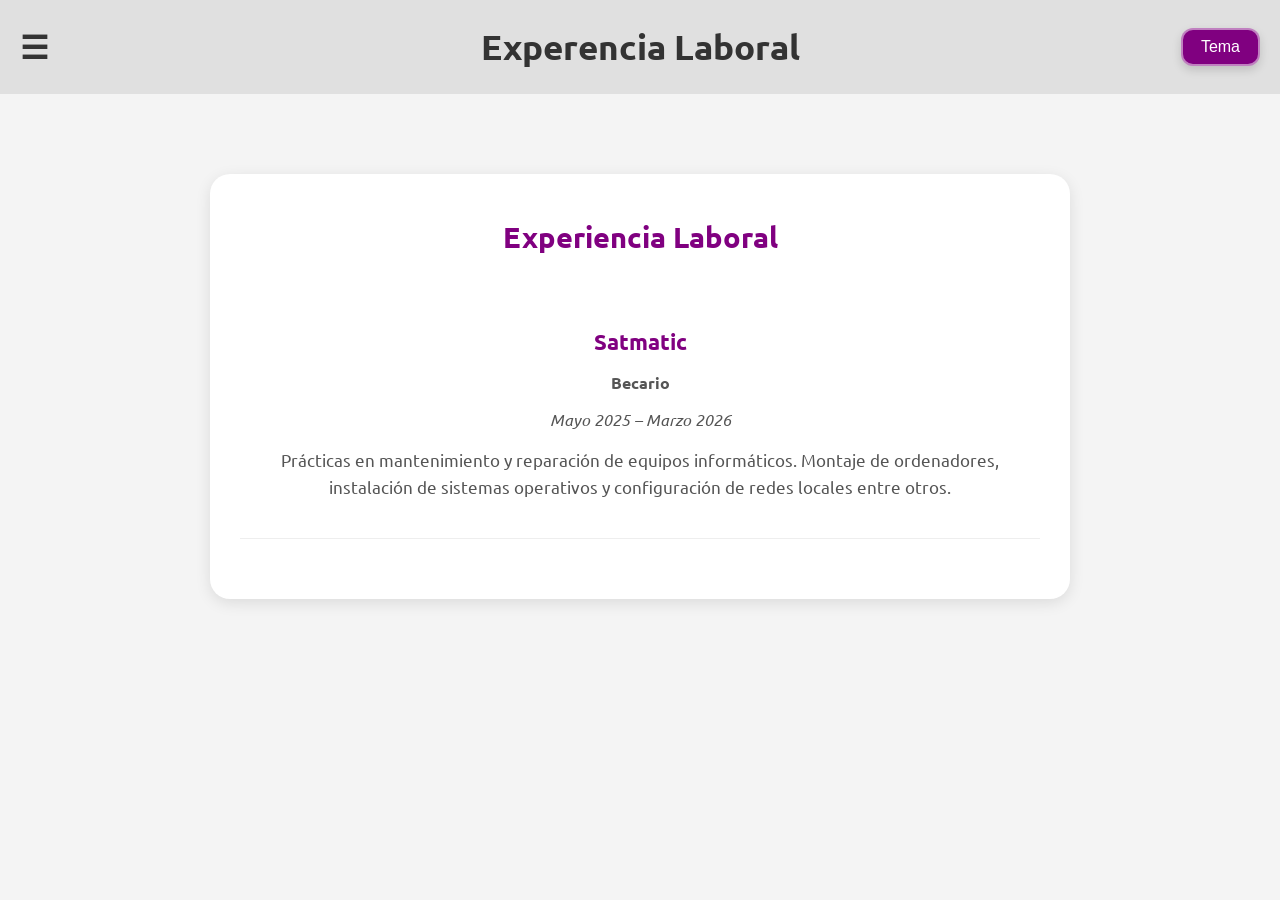
==== experiencia.html @ 0c5d67c8 "Add files via upload" ====
<!DOCTYPE html>
<html lang="es">
<head>
    <meta charset="UTF-8">
    <meta name="viewport" content="width=device-width, initial-scale=1.0">
    <title>Curriculum - Experiencia Laboral</title>
    <link href="https://fonts.googleapis.com/css2?family=Ubuntu&display=swap" rel="stylesheet">
    <link rel="stylesheet" href="style.css">
    <link rel="icon" type="image/png" href="favicon.png">
</head>
<body class="fade">
    <header>
        <div class="menu-btn" onclick="toggleMenu()">☰</div>
        <h1>Experencia Laboral</h1>
        <button id="boton-tema">Tema</button>
    </header>

    <nav id="sidebar">
        <div class="logo-favicon">
    <img src="favicon.png" alt="Mi Logo">
        </div>
        <div class="close-btn" onclick="toggleMenu()">✕</div>
        <ul>
            <li><a href="index.html">Inicio</a></li>
            <li><a href="mis-datos.html">Mis Datos</a></li>
            <li><a href="experiencia.html">Experiencia Laboral</a></li>
            <li><a href="permisos.html">Permisos y Títulos</a></li>
            <li><a href="habilidades.html">Habilidades</a></li>
        </ul>
    </nav>

<main>
  <section class="experiencia">
    <h2>Experiencia Laboral</h2>

    <div class="experiencia-item"><br>
      <h3>Satmatic</h3>
      <p class="puesto">Becario</p>
      <p class="periodo">Mayo 2025 – Marzo 2026</p>
      <p class="descripcion">
        Prácticas en mantenimiento y reparación de equipos informáticos. 
        Montaje de ordenadores, instalación de sistemas operativos y configuración de redes locales entre otros.
      </p>
    </div>

  </section>
</main>

    <script src="script.js"></script>
</body>
</html>
---- style.css ----
/* --- Variables para tema claro/oscuro --- */
:root {
    --fondo: #f4f4f4;
    --fondo-header: #e0e0e0;
    --fondo-tarjeta: #ffffff;
    --fondo-habilidad: #f8f8f8;
    --texto: #333;
    --texto-secundario: #555;
    --morado: purple;
    --borde-tarjeta: rgba(0, 0, 0, 0.1);
    --menu-bg: #333;
    --menu-texto: white;
}

[data-tema="oscuro"] {
    --fondo: #1e1e1e;
    --fondo-header: #2a2a2a;
    --fondo-tarjeta: #2a2a2a;
    --fondo-habilidad: #333;
    --texto: #eee;
    --texto-secundario: #ccc;
    --morado: #a020f0;
    --borde-tarjeta: rgba(255, 255, 255, 0.1);
    --menu-bg: #222;
    --menu-texto: #eee;
}

/* Fuente general */
body {
    font-family: 'Ubuntu', sans-serif;
    margin: 0;
    padding: 0;
    background-color: var(--fondo);
    color: var(--texto);
    transition: all 0.3s ease, opacity 0.6s ease-in-out;
    text-align: center; /* 👉 Todo el texto centrado */
}

header {
    display: flex;
    align-items: center;
    justify-content: center;
    position: relative;
    background: var(--fondo-header);
    padding: 15px;
    font-size: 1.8rem; /* un poco más grande */
    font-weight: bold;
}

.menu-btn {
    position: absolute;
    left: 20px;
    cursor: pointer;
    font-size: 2rem;
}

nav {
    height: 100%;
    width: 0;
    position: fixed;
    top: 0;
    left: 0;
    background-color: var(--menu-bg);
    overflow-x: hidden;
    transition: 0.3s;
    padding-top: 60px;
    z-index: 1000;
    text-align: left; /* el menú se queda alineado a la izquierda */
}

nav ul {
    list-style-type: none;
    padding: 0;
}

nav ul li {
    margin: 20px 0;
}

nav ul li a {
    color: var(--menu-texto);
    padding: 15px 25px;
    text-decoration: none;
    display: block;
    transition: all 0.3s;
}

nav ul li a:hover {
    background: var(--morado);
    transform: scale(1.05);
}

main {
    padding: 20px;
}

/* Títulos más grandes */
h1 {
    font-size: 2.2rem;
    margin: 10px 0;
}

h2 {
    font-size: 1.8rem;
    margin: 15px 0;
}

/* Efecto fade entre páginas */
body.fade {
    opacity: 0;
}
body.fade.show {
    opacity: 1;
}

/* Favicon */
.logo-favicon {
    position: absolute;
    bottom: 100px;
    left: 20px;
}

.logo-favicon img {
    width: 40px;
    height: 40px;
    filter: drop-shadow(0 0 5px rgb(228, 0, 228));
}

.close-btn {
    position: absolute;
    top: 15px;           /* distancia desde el top del menú */
    right: 20px;         /* distancia desde la derecha */
    font-size: 2rem;
    color: var(--menu-texto);        /* color visible sobre el fondo oscuro */
    cursor: pointer;
    z-index: 2000;       /* superior al menú y demás elementos */
    user-select: none;   /* no se selecciona al hacer click */
}

/* --- Tarjeta de presentación --- */
.tarjeta-presentacion {
    background-color: var(--fondo-tarjeta);
    border-radius: 20px;
    box-shadow: 0 4px 15px var(--borde-tarjeta);
    display: flex;
    flex-direction: column;
    align-items: center;
    justify-content: center;
    max-width: 700px;
    margin: 50px auto;
    padding: 30px;
    text-align: center;
    transition: transform 0.3s ease, box-shadow 0.3s ease;
}

.tarjeta-presentacion:hover {
    transform: scale(1.02);
    box-shadow: 0 6px 20px rgba(128, 0, 128, 0.3);
}

.tarjeta-foto img {
    width: 150px;
    height: 150px;
    border-radius: 50%;
    object-fit: cover;
    border: 3px solid var(--morado);
    margin-bottom: 20px;
}

.tarjeta-info h2 {
    font-size: 2rem;
    color: var(--morado);
    margin-bottom: 15px;
}

.tarjeta-info p {
    font-size: 1.1rem;
    line-height: 1.6;
    margin-bottom: 15px;
}

.tarjeta-info .contacto {
    font-weight: bold;
    color: var(--texto-secundario);
}

.tarjeta-info a {
    color: var(--morado);
    text-decoration: none;
}

.tarjeta-info a:hover {
    text-decoration: underline;
}

/* --- Mis Datos (versión extendida) --- */

.datos-detallados, 
.intereses {
    background-color: var(--fondo-tarjeta);
    border-radius: 20px;
    box-shadow: 0 4px 15px var(--borde-tarjeta);
    max-width: 800px;
    margin: 40px auto;
    padding: 30px;
    transition: transform 0.3s ease, box-shadow 0.3s ease;
    animation: fadeIn 1s ease-in-out;
}

.datos-detallados:hover, 
.intereses:hover {
    transform: scale(1.02);
    box-shadow: 0 6px 20px rgba(128, 0, 128, 0.3);
}

.datos-detallados h2,
.intereses h2 {
    color: var(--morado);
    text-align: center;
    margin-bottom: 20px;
    font-size: 1.8rem;
}

.datos-detallados ul {
    list-style: none;
    padding: 0;
    margin: 0;
}

.datos-detallados li {
    font-size: 1.1rem;
    color: var(--texto);
    padding: 10px 0;
    border-bottom: 1px solid #eee;
}

.datos-detallados li:last-child {
    border-bottom: none;
}

.datos-detallados strong {
    color: var(--morado);
}

.datos-detallados a {
    color: var(--morado);
    text-decoration: none;
    transition: color 0.3s ease;
}

.datos-detallados a:hover {
    color: #a020f0;
    text-decoration: underline;
}

.intereses p {
    font-size: 1.1rem;
    line-height: 1.6;
    color: var(--texto-secundario);
    text-align: justify;
}

/* Animación de aparición */
@keyframes fadeIn {
    from {
        opacity: 0;
        transform: translateY(20px);
    }
    to {
        opacity: 1;
        transform: translateY(0);
    }
}

/* --- Experiencia Laboral --- */

.experiencia {
    max-width: 800px;
    margin: 60px auto;
    background: var(--fondo-tarjeta);
    padding: 30px;
    border-radius: 20px;
    box-shadow: 0 4px 15px var(--borde-tarjeta);
    animation: fadeIn 1s ease-in-out;
}

.experiencia h2 {
    text-align: center;
    color: var(--morado);
    font-size: 1.8rem;
    margin-bottom: 30px;
}

.experiencia-item {
    margin-bottom: 30px;
    padding-bottom: 20px;
    border-bottom: 1px solid #eee;
    transition: transform 0.3s ease, box-shadow 0.3s ease;
}

.experiencia-item:hover {
    transform: scale(1.02);
    box-shadow: 0 6px 20px rgba(128, 0, 128, 0.2);
    border-radius: 10px;
}

.experiencia-item h3 {
    color: var(--morado);
    font-size: 1.4rem;
    margin-bottom: 5px;
}

.puesto {
    font-weight: bold;
    color: var(--texto-secundario);
    margin-bottom: 5px;
}

.periodo {
    color: var(--texto-secundario);
    font-style: italic;
    margin-bottom: 10px;
}

.descripcion {
    font-size: 1.05rem;
    line-height: 1.6;
    color: var(--texto-secundario);
}

/* --- Habilidades Personales --- */

.habilidades-personales {
    max-width: 800px;
    margin: 60px auto;
    background: var(--fondo-tarjeta);
    padding: 40px;
    border-radius: 20px;
    box-shadow: 0 4px 15px var(--borde-tarjeta);
    animation: fadeIn 1s ease-in-out;
}

.habilidades-personales h2 {
    text-align: center;
    color: var(--morado);
    font-size: 1.9rem;
    margin-bottom: 25px;
}

.habilidades-personales .intro {
    text-align: center;
    font-size: 1.15rem;
    color: var(--texto-secundario);
    line-height: 1.6;
    margin-bottom: 40px;
}

.habilidades-lista {
    display: flex;
    flex-direction: column;
    gap: 25px;
}

.habilidad {
    background-color: var(--fondo-habilidad);
    border-left: 5px solid var(--morado);
    padding: 20px 25px;
    border-radius: 10px;
    transition: transform 0.3s ease, box-shadow 0.3s ease;
}

.habilidad:hover {
    transform: translateX(5px);
    box-shadow: 0 4px 20px rgba(128, 0, 128, 0.2);
}

.habilidad h3 {
    margin-bottom: 8px;
    color: var(--morado);
    font-size: 1.2rem;
}

.habilidad p {
    color: var(--texto-secundario);
    font-size: 1.05rem;
    line-height: 1.6;
}

/* Botón para cambiar tema: derecha y centrado verticalmente con borde suave */
#boton-tema {
    position: absolute;
    right: 20px;               /* separación desde el borde derecho */
    top: 50%;                  /* centro vertical del header */
    transform: translateY(-50%); /* ajusta la altura exacta */
    background: var(--morado);
    color: #fff;
    border: 2px solid rgba(255, 255, 255, 0.5); /* borde semi-transparente */
    padding: 8px 18px;
    border-radius: 12px;       /* bordes redondeados y suaves */
    cursor: pointer;
    font-size: 1rem;
    transition: all 0.3s ease;
    box-shadow: 0 4px 10px rgba(0, 0, 0, 0.15); /* sombra suave */
    z-index: 1000;
}

#boton-tema:hover {
    background: #8a00d0;
    border-color: rgba(255, 255, 255, 0.8); /* borde más visible al hover */
    transform: translateY(-50%) scale(1.05); /* efecto de crecimiento al pasar el cursor */
}
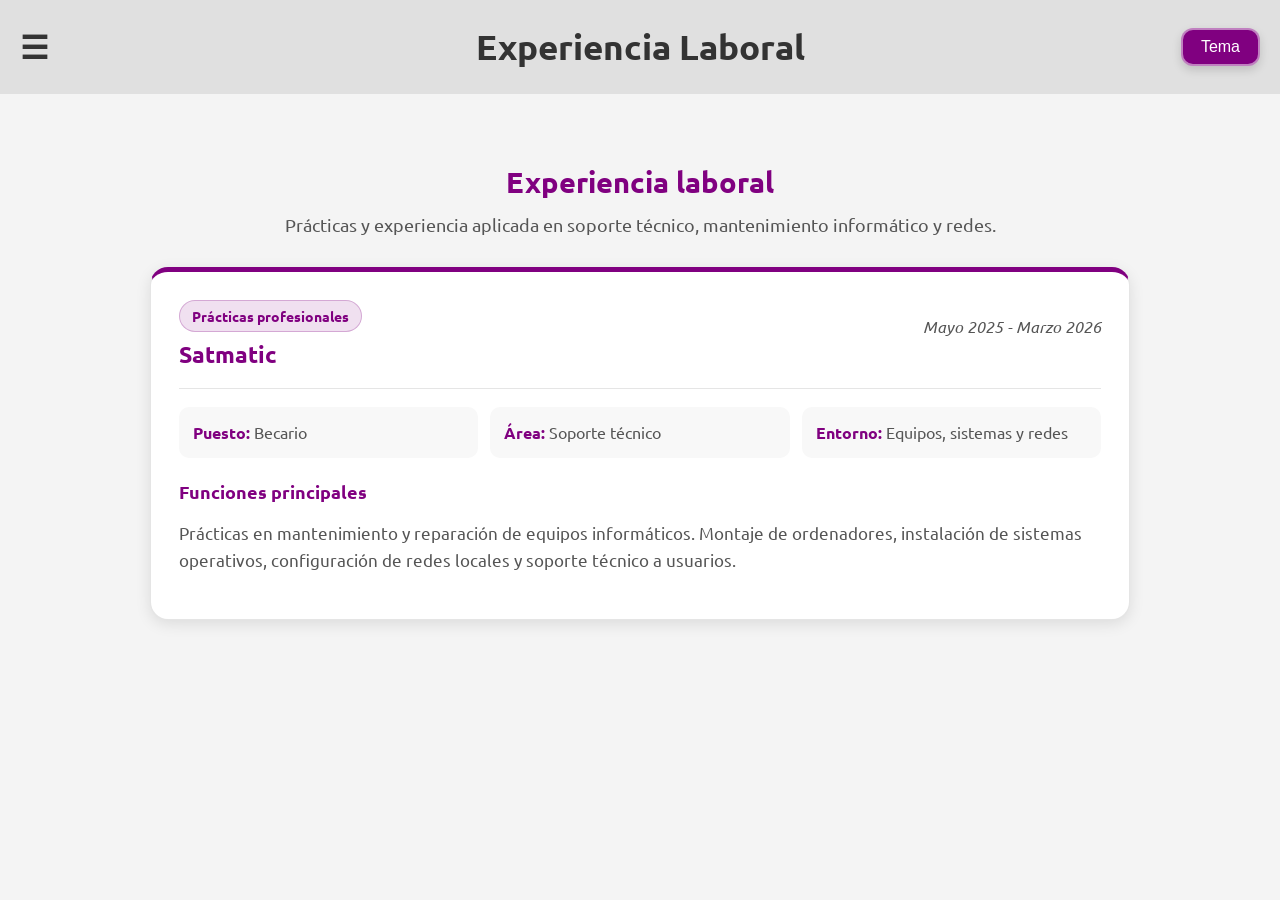
==== commit cec33d51: "Add files via upload" ====
--- a/experiencia.html
+++ b/experiencia.html
@@ -11,15 +11,15 @@
 <body class="fade">
     <header>
         <div class="menu-btn" onclick="toggleMenu()">☰</div>
-        <h1>Experencia Laboral</h1>
+        <h1>Experiencia Laboral</h1>
         <button id="boton-tema">Tema</button>
     </header>
 
     <nav id="sidebar">
         <div class="logo-favicon">
-    <img src="favicon.png" alt="Mi Logo">
+            <img src="favicon.png" alt="Mi Logo">
         </div>
-        <div class="close-btn" onclick="toggleMenu()">✕</div>
+        <div class="close-btn" onclick="toggleMenu()">×</div>
         <ul>
             <li><a href="index.html">Inicio</a></li>
             <li><a href="mis-datos.html">Mis Datos</a></li>
@@ -29,22 +29,36 @@
         </ul>
     </nav>
 
-<main>
-  <section class="experiencia">
-    <h2>Experiencia Laboral</h2>
+    <main>
+        <section class="seccion-cv experiencia">
+            <div class="seccion-cabecera">
+                <h2>Experiencia laboral</h2>
+                <p>Prácticas y experiencia aplicada en soporte técnico, mantenimiento informático y redes.</p>
+            </div>
 
-    <div class="experiencia-item"><br>
-      <h3>Satmatic</h3>
-      <p class="puesto">Becario</p>
-      <p class="periodo">Mayo 2025 – Marzo 2026</p>
-      <p class="descripcion">
-        Prácticas en mantenimiento y reparación de equipos informáticos. 
-        Montaje de ordenadores, instalación de sistemas operativos y configuración de redes locales entre otros.
-      </p>
-    </div>
+            <article class="cv-card destacado">
+                <div class="titulo-header">
+                    <div>
+                        <span class="etiqueta">Prácticas profesionales</span>
+                        <h3>Satmatic</h3>
+                    </div>
+                    <p class="periodo">Mayo 2025 - Marzo 2026</p>
+                </div>
 
-  </section>
-</main>
+                <div class="titulo-meta">
+                    <p><strong>Puesto:</strong> Becario</p>
+                    <p><strong>Área:</strong> Soporte técnico</p>
+                    <p><strong>Entorno:</strong> Equipos, sistemas y redes</p>
+                </div>
+
+                <h4>Funciones principales</h4>
+                <p class="descripcion">
+                    Prácticas en mantenimiento y reparación de equipos informáticos. Montaje de ordenadores,
+                    instalación de sistemas operativos, configuración de redes locales y soporte técnico a usuarios.
+                </p>
+            </article>
+        </section>
+    </main>
 
     <script src="script.js"></script>
 </body>
--- a/style.css
+++ b/style.css
@@ -1,4 +1,3 @@
-/* --- Variables para tema claro/oscuro --- */
 :root {
     --fondo: #f4f4f4;
     --fondo-header: #e0e0e0;
@@ -25,15 +24,18 @@
     --menu-texto: #eee;
 }
 
-/* Fuente general */
+* {
+    box-sizing: border-box;
+}
+
 body {
     font-family: 'Ubuntu', sans-serif;
     margin: 0;
     padding: 0;
     background-color: var(--fondo);
     color: var(--texto);
-    transition: all 0.3s ease, opacity 0.6s ease-in-out;
-    text-align: center; /* 👉 Todo el texto centrado */
+    transition: background-color 0.3s ease, color 0.3s ease, opacity 0.6s ease-in-out;
+    text-align: center;
 }
 
 header {
@@ -43,7 +45,7 @@
     position: relative;
     background: var(--fondo-header);
     padding: 15px;
-    font-size: 1.8rem; /* un poco más grande */
+    font-size: 1.8rem;
     font-weight: bold;
 }
 
@@ -65,7 +67,7 @@
     transition: 0.3s;
     padding-top: 60px;
     z-index: 1000;
-    text-align: left; /* el menú se queda alineado a la izquierda */
+    text-align: left;
 }
 
 nav ul {
@@ -94,7 +96,6 @@
     padding: 20px;
 }
 
-/* Títulos más grandes */
 h1 {
     font-size: 2.2rem;
     margin: 10px 0;
@@ -105,15 +106,14 @@
     margin: 15px 0;
 }
 
-/* Efecto fade entre páginas */
 body.fade {
     opacity: 0;
 }
+
 body.fade.show {
     opacity: 1;
 }
 
-/* Favicon */
 .logo-favicon {
     position: absolute;
     bottom: 100px;
@@ -128,32 +128,41 @@
 
 .close-btn {
     position: absolute;
-    top: 15px;           /* distancia desde el top del menú */
-    right: 20px;         /* distancia desde la derecha */
+    top: 15px;
+    right: 20px;
     font-size: 2rem;
-    color: var(--menu-texto);        /* color visible sobre el fondo oscuro */
+    color: var(--menu-texto);
     cursor: pointer;
-    z-index: 2000;       /* superior al menú y demás elementos */
-    user-select: none;   /* no se selecciona al hacer click */
-}
-
-/* --- Tarjeta de presentación --- */
-.tarjeta-presentacion {
+    z-index: 2000;
+    user-select: none;
+}
+
+.tarjeta-presentacion,
+.datos-detallados,
+.intereses,
+.experiencia,
+.habilidades-personales {
     background-color: var(--fondo-tarjeta);
     border-radius: 20px;
     box-shadow: 0 4px 15px var(--borde-tarjeta);
+    max-width: 800px;
+    margin: 40px auto;
+    padding: 30px;
+    animation: fadeIn 1s ease-in-out;
+}
+
+.tarjeta-presentacion {
     display: flex;
     flex-direction: column;
     align-items: center;
     justify-content: center;
     max-width: 700px;
-    margin: 50px auto;
-    padding: 30px;
-    text-align: center;
-    transition: transform 0.3s ease, box-shadow 0.3s ease;
-}
-
-.tarjeta-presentacion:hover {
+    margin-top: 50px;
+}
+
+.tarjeta-presentacion:hover,
+.datos-detallados:hover,
+.intereses:hover {
     transform: scale(1.02);
     box-shadow: 0 6px 20px rgba(128, 0, 128, 0.3);
 }
@@ -167,58 +176,36 @@
     margin-bottom: 20px;
 }
 
-.tarjeta-info h2 {
-    font-size: 2rem;
-    color: var(--morado);
-    margin-bottom: 15px;
-}
-
-.tarjeta-info p {
-    font-size: 1.1rem;
+.tarjeta-info h2,
+.datos-detallados h2,
+.intereses h2,
+.experiencia h2,
+.habilidades-personales h2 {
+    color: var(--morado);
+    text-align: center;
+    margin-bottom: 20px;
+}
+
+.tarjeta-info p,
+.intereses p,
+.descripcion,
+.habilidad p {
+    font-size: 1.05rem;
     line-height: 1.6;
-    margin-bottom: 15px;
+    color: var(--texto-secundario);
 }
 
 .tarjeta-info .contacto {
     font-weight: bold;
-    color: var(--texto-secundario);
-}
-
-.tarjeta-info a {
+}
+
+a {
     color: var(--morado);
     text-decoration: none;
 }
 
-.tarjeta-info a:hover {
+a:hover {
     text-decoration: underline;
-}
-
-/* --- Mis Datos (versión extendida) --- */
-
-.datos-detallados, 
-.intereses {
-    background-color: var(--fondo-tarjeta);
-    border-radius: 20px;
-    box-shadow: 0 4px 15px var(--borde-tarjeta);
-    max-width: 800px;
-    margin: 40px auto;
-    padding: 30px;
-    transition: transform 0.3s ease, box-shadow 0.3s ease;
-    animation: fadeIn 1s ease-in-out;
-}
-
-.datos-detallados:hover, 
-.intereses:hover {
-    transform: scale(1.02);
-    box-shadow: 0 6px 20px rgba(128, 0, 128, 0.3);
-}
-
-.datos-detallados h2,
-.intereses h2 {
-    color: var(--morado);
-    text-align: center;
-    margin-bottom: 20px;
-    font-size: 1.8rem;
 }
 
 .datos-detallados ul {
@@ -231,7 +218,7 @@
     font-size: 1.1rem;
     color: var(--texto);
     padding: 10px 0;
-    border-bottom: 1px solid #eee;
+    border-bottom: 1px solid var(--borde-tarjeta);
 }
 
 .datos-detallados li:last-child {
@@ -242,65 +229,33 @@
     color: var(--morado);
 }
 
-.datos-detallados a {
-    color: var(--morado);
-    text-decoration: none;
-    transition: color 0.3s ease;
-}
-
-.datos-detallados a:hover {
-    color: #a020f0;
-    text-decoration: underline;
-}
-
 .intereses p {
-    font-size: 1.1rem;
-    line-height: 1.6;
-    color: var(--texto-secundario);
     text-align: justify;
 }
 
-/* Animación de aparición */
-@keyframes fadeIn {
-    from {
-        opacity: 0;
-        transform: translateY(20px);
-    }
-    to {
-        opacity: 1;
-        transform: translateY(0);
-    }
-}
-
-/* --- Experiencia Laboral --- */
-
 .experiencia {
-    max-width: 800px;
-    margin: 60px auto;
-    background: var(--fondo-tarjeta);
-    padding: 30px;
-    border-radius: 20px;
-    box-shadow: 0 4px 15px var(--borde-tarjeta);
-    animation: fadeIn 1s ease-in-out;
-}
-
-.experiencia h2 {
-    text-align: center;
-    color: var(--morado);
-    font-size: 1.8rem;
-    margin-bottom: 30px;
+    margin-top: 60px;
 }
 
 .experiencia-item {
     margin-bottom: 30px;
     padding-bottom: 20px;
-    border-bottom: 1px solid #eee;
+    border-bottom: 1px solid var(--borde-tarjeta);
     transition: transform 0.3s ease, box-shadow 0.3s ease;
+}
+
+.experiencia-item:last-child {
+    border-bottom: none;
+    margin-bottom: 0;
+}
+
+.experiencia-item:hover,
+.habilidad:hover {
+    box-shadow: 0 6px 20px rgba(128, 0, 128, 0.2);
 }
 
 .experiencia-item:hover {
     transform: scale(1.02);
-    box-shadow: 0 6px 20px rgba(128, 0, 128, 0.2);
     border-radius: 10px;
 }
 
@@ -322,29 +277,9 @@
     margin-bottom: 10px;
 }
 
-.descripcion {
-    font-size: 1.05rem;
-    line-height: 1.6;
-    color: var(--texto-secundario);
-}
-
-/* --- Habilidades Personales --- */
-
 .habilidades-personales {
-    max-width: 800px;
-    margin: 60px auto;
-    background: var(--fondo-tarjeta);
+    margin-top: 60px;
     padding: 40px;
-    border-radius: 20px;
-    box-shadow: 0 4px 15px var(--borde-tarjeta);
-    animation: fadeIn 1s ease-in-out;
-}
-
-.habilidades-personales h2 {
-    text-align: center;
-    color: var(--morado);
-    font-size: 1.9rem;
-    margin-bottom: 25px;
 }
 
 .habilidades-personales .intro {
@@ -371,7 +306,6 @@
 
 .habilidad:hover {
     transform: translateX(5px);
-    box-shadow: 0 4px 20px rgba(128, 0, 128, 0.2);
 }
 
 .habilidad h3 {
@@ -380,32 +314,370 @@
     font-size: 1.2rem;
 }
 
-.habilidad p {
-    color: var(--texto-secundario);
-    font-size: 1.05rem;
-    line-height: 1.6;
-}
-
-/* Botón para cambiar tema: derecha y centrado verticalmente con borde suave */
 #boton-tema {
     position: absolute;
-    right: 20px;               /* separación desde el borde derecho */
-    top: 50%;                  /* centro vertical del header */
-    transform: translateY(-50%); /* ajusta la altura exacta */
+    right: 20px;
+    top: 50%;
+    transform: translateY(-50%);
     background: var(--morado);
     color: #fff;
-    border: 2px solid rgba(255, 255, 255, 0.5); /* borde semi-transparente */
+    border: 2px solid rgba(255, 255, 255, 0.5);
     padding: 8px 18px;
-    border-radius: 12px;       /* bordes redondeados y suaves */
+    border-radius: 12px;
     cursor: pointer;
     font-size: 1rem;
     transition: all 0.3s ease;
-    box-shadow: 0 4px 10px rgba(0, 0, 0, 0.15); /* sombra suave */
+    box-shadow: 0 4px 10px rgba(0, 0, 0, 0.15);
     z-index: 1000;
 }
 
 #boton-tema:hover {
     background: #8a00d0;
-    border-color: rgba(255, 255, 255, 0.8); /* borde más visible al hover */
-    transform: translateY(-50%) scale(1.05); /* efecto de crecimiento al pasar el cursor */
-}
+    border-color: rgba(255, 255, 255, 0.8);
+    transform: translateY(-50%) scale(1.05);
+}
+
+.formacion {
+    max-width: 980px;
+    margin: 50px auto;
+    text-align: left;
+}
+
+.formacion-cabecera {
+    text-align: center;
+    margin-bottom: 28px;
+}
+
+.formacion-cabecera h2 {
+    color: var(--morado);
+    margin-bottom: 10px;
+}
+
+.formacion-cabecera p {
+    color: var(--texto-secundario);
+    font-size: 1.1rem;
+    line-height: 1.6;
+    margin: 0 auto;
+    max-width: 720px;
+}
+
+.titulo-card,
+.recomendacion-cv {
+    background: var(--fondo-tarjeta);
+    border: 1px solid var(--borde-tarjeta);
+    border-radius: 18px;
+    box-shadow: 0 4px 15px var(--borde-tarjeta);
+    padding: 28px;
+    margin-bottom: 26px;
+    animation: fadeIn 1s ease-in-out;
+}
+
+.titulo-card.destacado {
+    border-top: 5px solid var(--morado);
+}
+
+.titulo-header {
+    display: flex;
+    justify-content: space-between;
+    gap: 20px;
+    align-items: flex-start;
+    border-bottom: 1px solid var(--borde-tarjeta);
+    padding-bottom: 18px;
+    margin-bottom: 18px;
+}
+
+.titulo-header h3 {
+    color: var(--morado);
+    font-size: 1.45rem;
+    line-height: 1.3;
+    margin: 8px 0 0;
+}
+
+.etiqueta {
+    display: inline-block;
+    background: rgba(128, 0, 128, 0.12);
+    color: var(--morado);
+    border: 1px solid rgba(128, 0, 128, 0.25);
+    border-radius: 999px;
+    font-size: 0.85rem;
+    font-weight: bold;
+    padding: 6px 12px;
+}
+
+.etiqueta.secundaria {
+    background: var(--fondo-habilidad);
+    color: var(--texto-secundario);
+    border-color: var(--borde-tarjeta);
+}
+
+.titulo-meta {
+    display: grid;
+    grid-template-columns: repeat(3, minmax(0, 1fr));
+    gap: 12px;
+    margin: 18px 0 22px;
+}
+
+.titulo-meta p {
+    background: var(--fondo-habilidad);
+    border-radius: 10px;
+    color: var(--texto-secundario);
+    margin: 0;
+    padding: 14px;
+    line-height: 1.45;
+}
+
+.titulo-meta strong,
+.titulo-card h4,
+.recomendacion-cv h3 {
+    color: var(--morado);
+}
+
+.titulo-card h4 {
+    font-size: 1.1rem;
+    margin: 22px 0 12px;
+}
+
+.modulos-grid {
+    display: grid;
+    grid-template-columns: repeat(2, minmax(0, 1fr));
+    gap: 14px;
+}
+
+.modulos-grid ul,
+.recomendacion-cv ul {
+    margin: 0;
+    padding-left: 20px;
+}
+
+.modulos-grid li,
+.recomendacion-cv li {
+    color: var(--texto-secundario);
+    line-height: 1.7;
+    margin-bottom: 6px;
+}
+
+.recomendacion-cv {
+    border-left: 5px solid var(--morado);
+}
+
+.recomendacion-cv h3 {
+    margin-top: 0;
+}
+
+@keyframes fadeIn {
+    from {
+        opacity: 0;
+        transform: translateY(20px);
+    }
+    to {
+        opacity: 1;
+        transform: translateY(0);
+    }
+}
+
+@media (max-width: 760px) {
+    header {
+        font-size: 1.2rem;
+        padding: 14px 70px;
+    }
+
+    h1 {
+        font-size: 1.45rem;
+    }
+
+    #boton-tema {
+        right: 12px;
+        padding: 7px 10px;
+        font-size: 0.9rem;
+    }
+
+    .menu-btn {
+        left: 14px;
+    }
+
+    .tarjeta-presentacion,
+    .datos-detallados,
+    .intereses,
+    .experiencia,
+    .habilidades-personales,
+    .titulo-card,
+    .recomendacion-cv {
+        border-radius: 14px;
+        margin: 24px auto;
+        padding: 22px;
+    }
+
+    .formacion {
+        margin: 26px auto;
+    }
+
+    .titulo-header,
+    .titulo-meta,
+    .modulos-grid {
+        display: block;
+    }
+
+    .titulo-meta p,
+    .modulos-grid ul {
+        margin-bottom: 12px;
+    }
+}
+
+/* --- Estilo unificado de currículum --- */
+.seccion-cv {
+    max-width: 980px;
+    margin: 50px auto;
+    text-align: left;
+}
+
+.seccion-cabecera {
+    text-align: center;
+    margin-bottom: 28px;
+}
+
+.seccion-cabecera h2 {
+    color: var(--morado);
+    margin-bottom: 10px;
+}
+
+.seccion-cabecera p {
+    color: var(--texto-secundario);
+    font-size: 1.1rem;
+    line-height: 1.6;
+    margin: 0 auto;
+    max-width: 720px;
+}
+
+.cv-card {
+    background: var(--fondo-tarjeta);
+    border: 1px solid var(--borde-tarjeta);
+    border-radius: 18px;
+    box-shadow: 0 4px 15px var(--borde-tarjeta);
+    padding: 28px;
+    margin-bottom: 26px;
+    animation: fadeIn 1s ease-in-out;
+}
+
+.cv-card.destacado {
+    border-top: 5px solid var(--morado);
+}
+
+.cv-card h3,
+.cv-card h4 {
+    color: var(--morado);
+}
+
+.cv-card h4 {
+    font-size: 1.1rem;
+    margin: 22px 0 12px;
+}
+
+.seccion-cv.datos-detallados,
+.seccion-cv.intereses,
+.seccion-cv.experiencia,
+.seccion-cv.habilidades-personales {
+    background: transparent;
+    border-radius: 0;
+    box-shadow: none;
+    padding: 0;
+}
+
+.inicio .tarjeta-presentacion {
+    max-width: 860px;
+    margin: 0 auto 22px;
+    padding: 34px;
+    text-align: center;
+    align-items: center;
+    border-radius: 18px;
+}
+
+.seccion-cv.datos-detallados:hover,
+.seccion-cv.intereses:hover {
+    transform: none;
+    box-shadow: none;
+}
+
+.inicio .tarjeta-info {
+    max-width: 720px;
+    margin: 0 auto;
+}
+
+.inicio .tarjeta-info h2 {
+    margin-top: 14px;
+}
+
+.inicio .tarjeta-foto img {
+    margin: 4px 0 18px;
+}
+
+.inicio .resumen-grid {
+    max-width: 860px;
+    margin: 0 auto;
+}
+
+.resumen-grid,
+.datos-grid {
+    grid-template-columns: repeat(2, minmax(0, 1fr));
+}
+
+.datos-grid .dato-centrado {
+    grid-column: 1 / -1;
+    justify-self: center;
+    min-width: min(360px, 100%);
+    text-align: center;
+}
+
+.tarjetas-grid {
+    display: grid;
+    grid-template-columns: repeat(2, minmax(0, 1fr));
+    gap: 22px;
+}
+
+.tarjetas-grid .cv-card {
+    margin-bottom: 0;
+}
+
+.habilidad {
+    background: var(--fondo-tarjeta);
+    border-left: 1px solid var(--borde-tarjeta);
+}
+
+.habilidad:hover {
+    transform: translateY(-4px);
+}
+
+.experiencia .cv-card:hover,
+.habilidades-personales .cv-card:hover,
+.formacion .cv-card:hover,
+.inicio .cv-card:hover {
+    box-shadow: 0 6px 20px rgba(128, 0, 128, 0.24);
+}
+
+@media (max-width: 760px) {
+    .seccion-cv {
+        margin: 26px auto;
+    }
+
+    .cv-card {
+        border-radius: 14px;
+        padding: 22px;
+    }
+
+    .inicio .tarjeta-presentacion {
+        padding: 22px;
+    }
+
+    .tarjetas-grid,
+    .resumen-grid,
+    .datos-grid {
+        display: block;
+    }
+
+    .datos-grid .dato-centrado {
+        min-width: 0;
+    }
+
+    .tarjetas-grid .cv-card {
+        margin-bottom: 18px;
+    }
+}
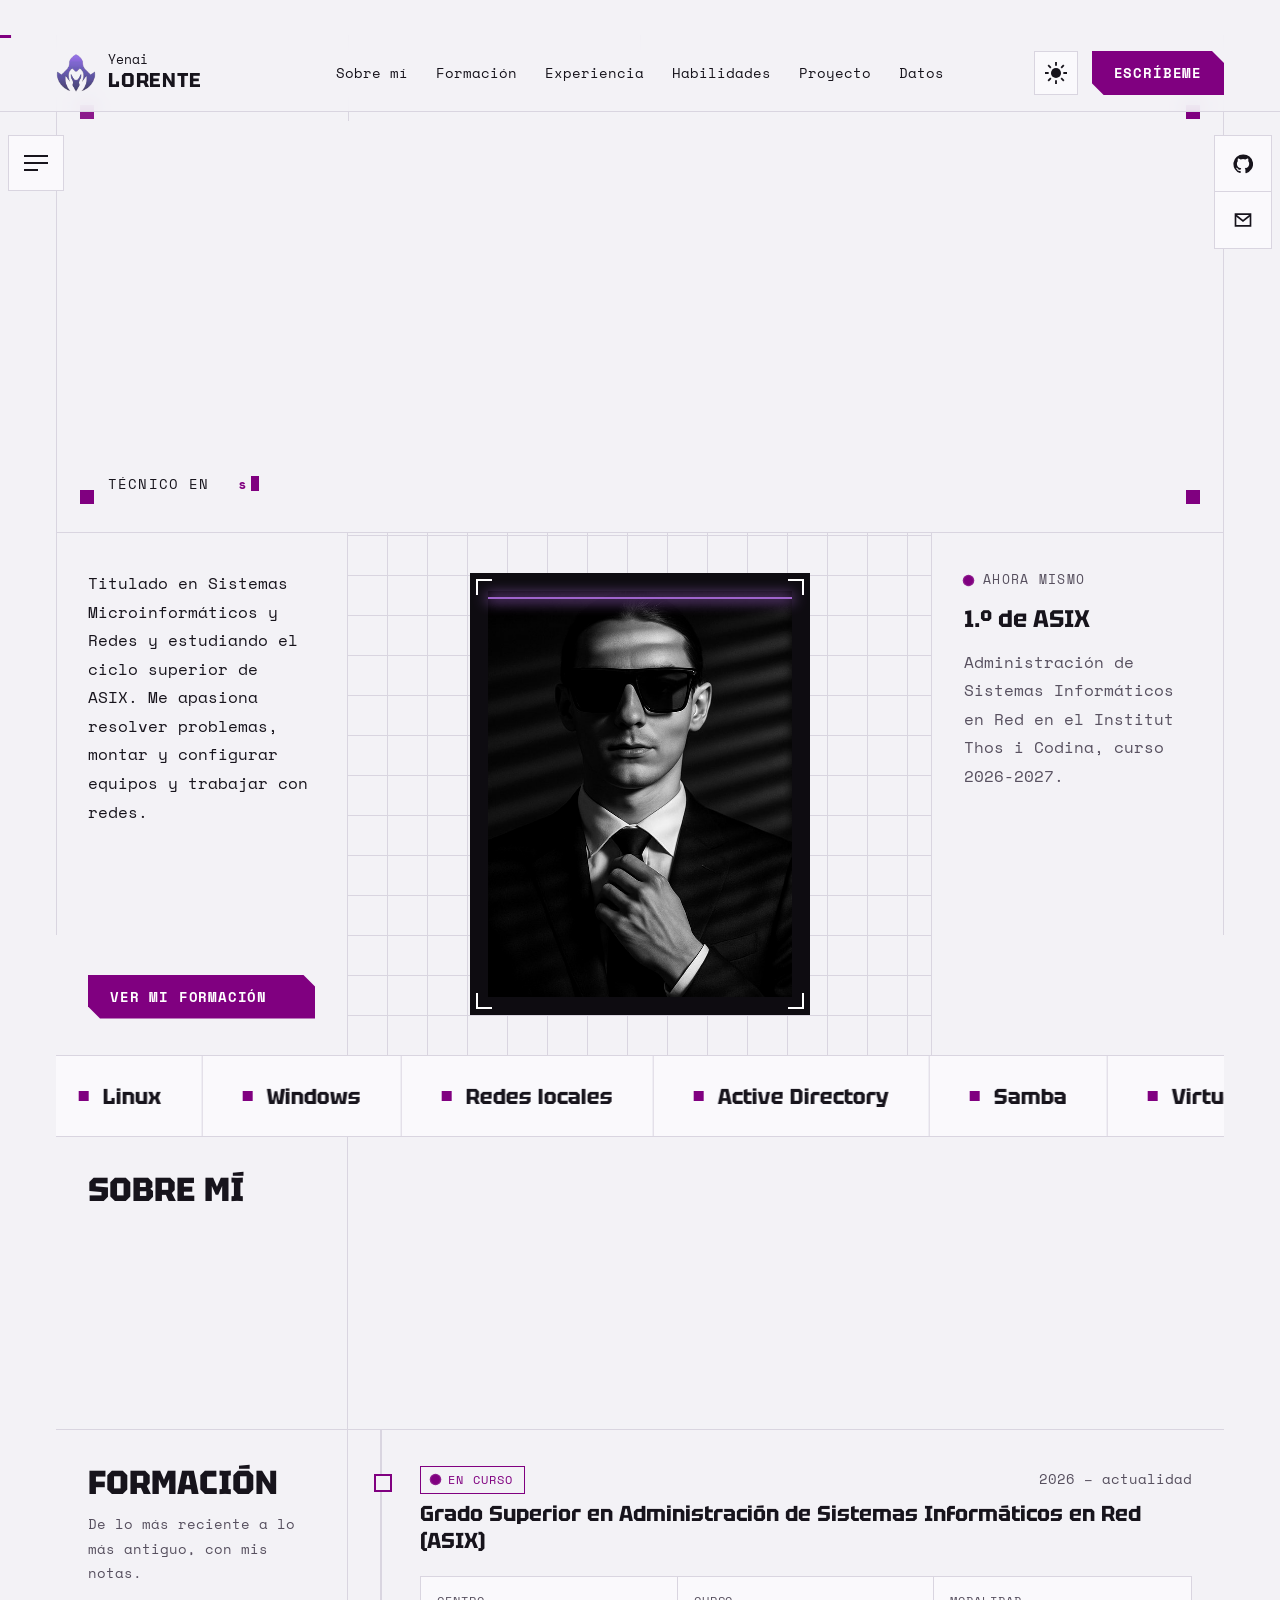
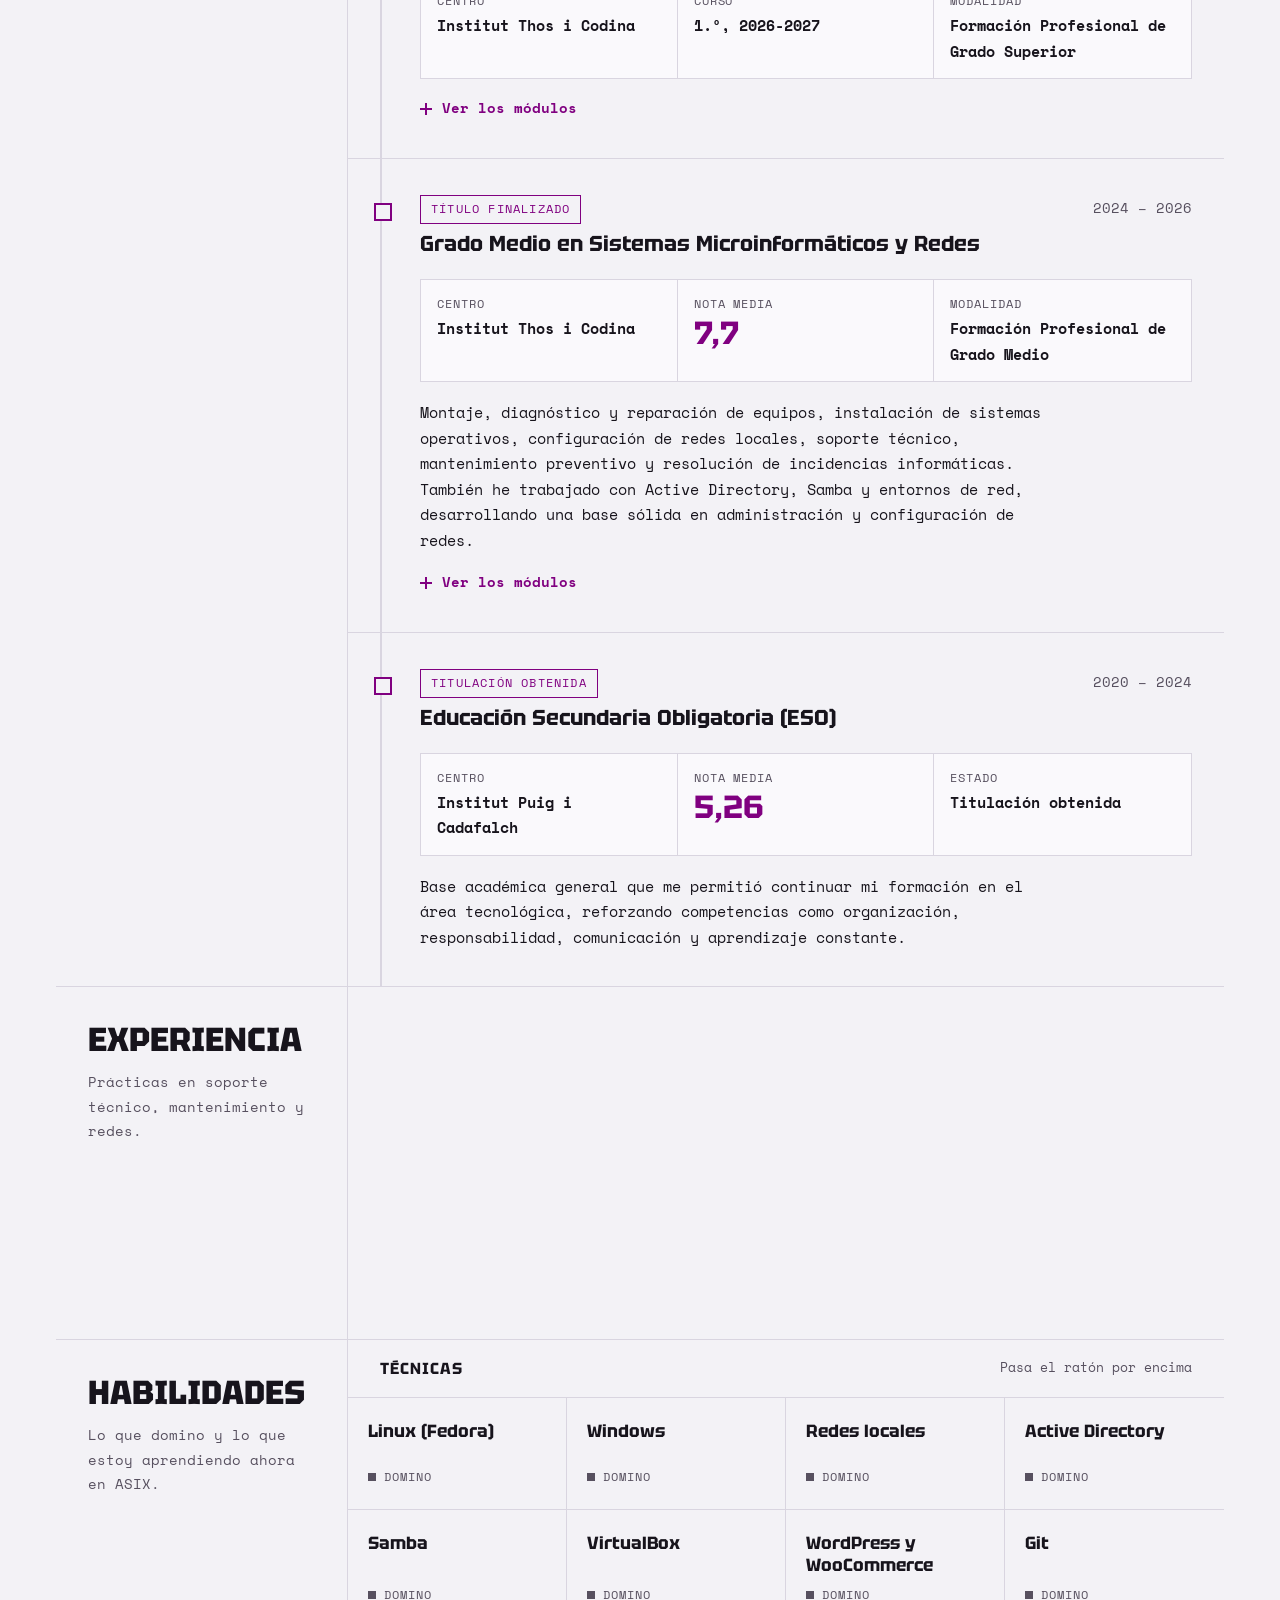
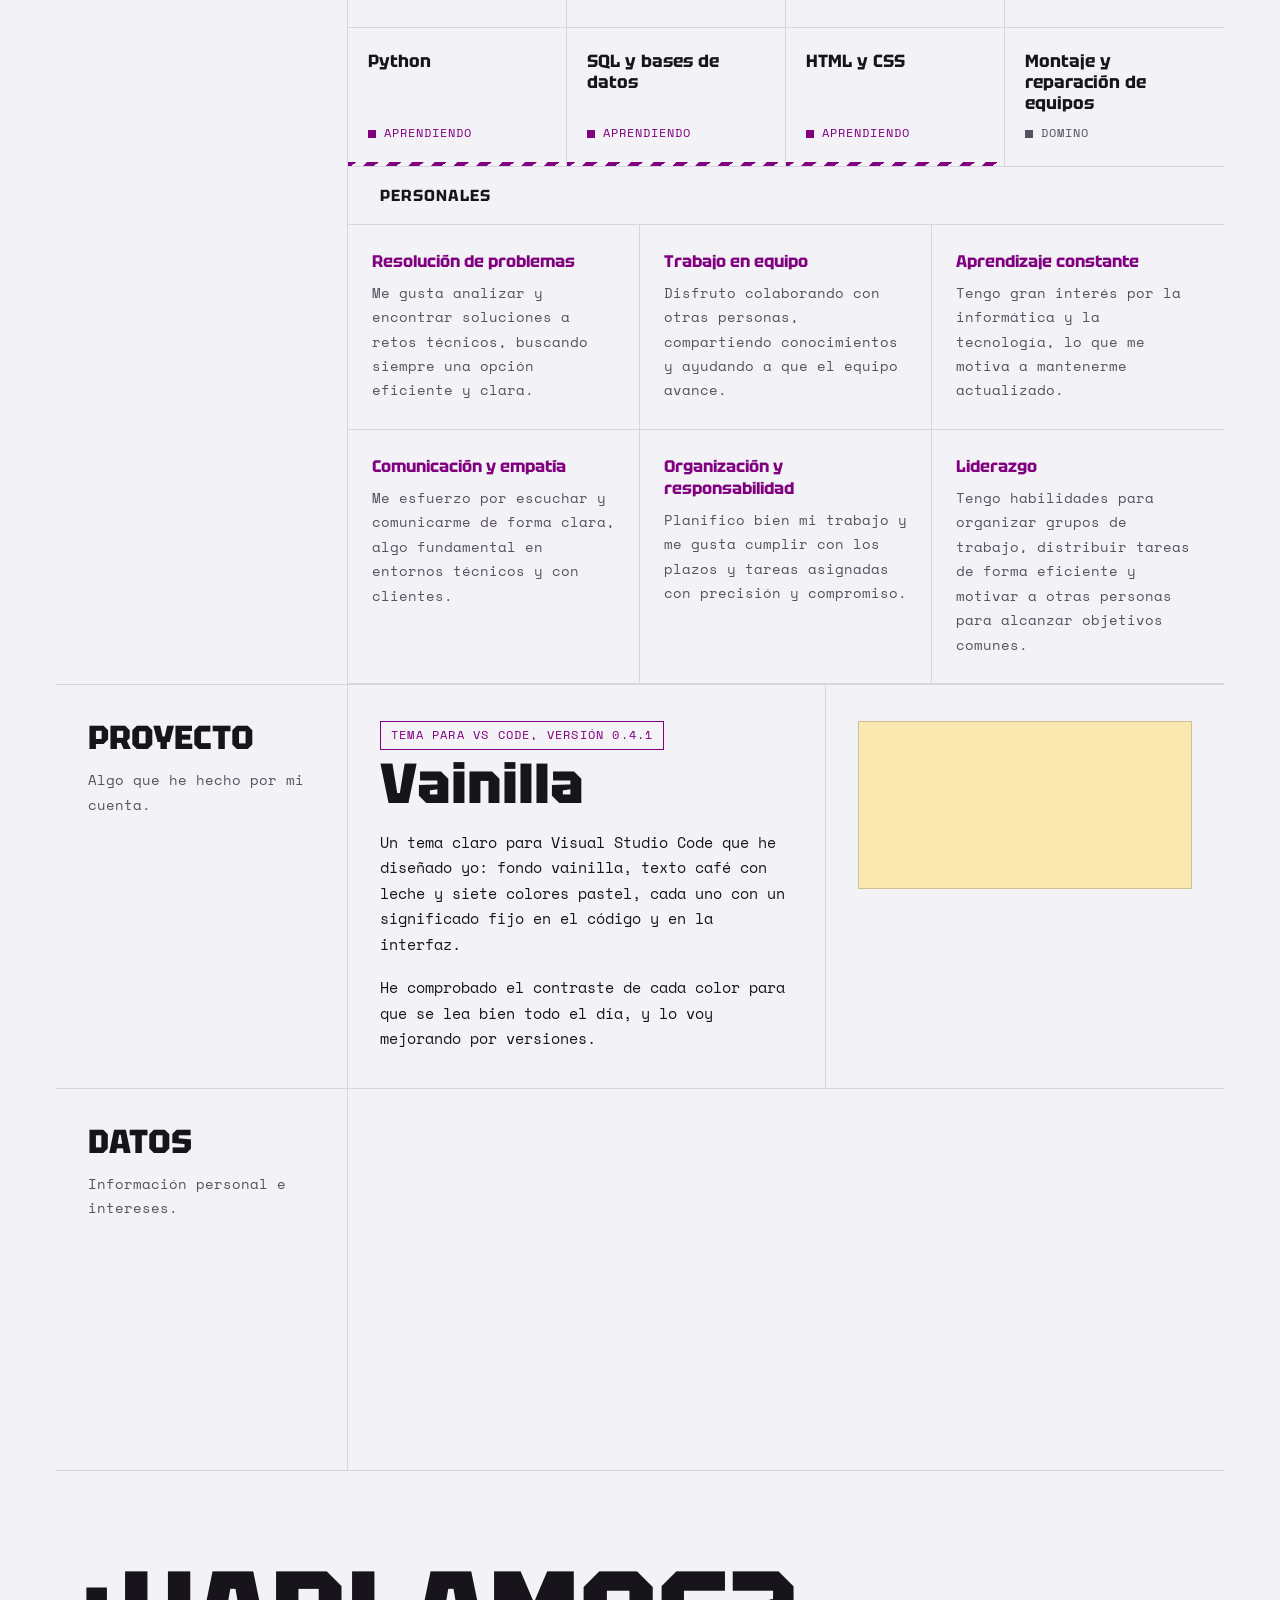
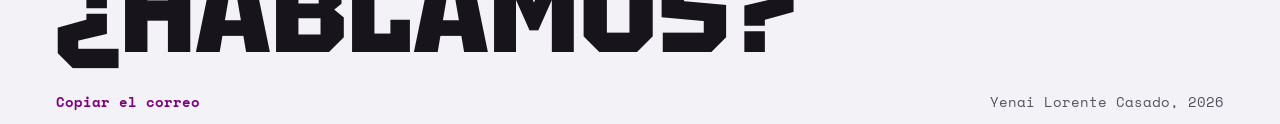
==== commit ede5f89d: "Rediseño: una sola página en rejilla, blanco y morado con tema oscuro, ASIX en formación y sin teléf" ====
--- a/experiencia.html
+++ b/experiencia.html
@@ -2,64 +2,11 @@
 <html lang="es">
 <head>
     <meta charset="UTF-8">
-    <meta name="viewport" content="width=device-width, initial-scale=1.0">
-    <title>Curriculum - Experiencia Laboral</title>
-    <link href="https://fonts.googleapis.com/css2?family=Ubuntu&display=swap" rel="stylesheet">
-    <link rel="stylesheet" href="style.css">
-    <link rel="icon" type="image/png" href="favicon.png">
+    <meta http-equiv="refresh" content="0; url=index.html#experiencia">
+    <link rel="canonical" href="index.html#experiencia">
+    <title>Experiencia — Yenai Lorente Casado</title>
 </head>
-<body class="fade">
-    <header>
-        <div class="menu-btn" onclick="toggleMenu()">☰</div>
-        <h1>Experiencia Laboral</h1>
-        <button id="boton-tema">Tema</button>
-    </header>
-
-    <nav id="sidebar">
-        <div class="logo-favicon">
-            <img src="favicon.png" alt="Mi Logo">
-        </div>
-        <div class="close-btn" onclick="toggleMenu()">×</div>
-        <ul>
-            <li><a href="index.html">Inicio</a></li>
-            <li><a href="mis-datos.html">Mis Datos</a></li>
-            <li><a href="experiencia.html">Experiencia Laboral</a></li>
-            <li><a href="permisos.html">Permisos y Títulos</a></li>
-            <li><a href="habilidades.html">Habilidades</a></li>
-        </ul>
-    </nav>
-
-    <main>
-        <section class="seccion-cv experiencia">
-            <div class="seccion-cabecera">
-                <h2>Experiencia laboral</h2>
-                <p>Prácticas y experiencia aplicada en soporte técnico, mantenimiento informático y redes.</p>
-            </div>
-
-            <article class="cv-card destacado">
-                <div class="titulo-header">
-                    <div>
-                        <span class="etiqueta">Prácticas profesionales</span>
-                        <h3>Satmatic</h3>
-                    </div>
-                    <p class="periodo">Mayo 2025 - Marzo 2026</p>
-                </div>
-
-                <div class="titulo-meta">
-                    <p><strong>Puesto:</strong> Becario</p>
-                    <p><strong>Área:</strong> Soporte técnico</p>
-                    <p><strong>Entorno:</strong> Equipos, sistemas y redes</p>
-                </div>
-
-                <h4>Funciones principales</h4>
-                <p class="descripcion">
-                    Prácticas en mantenimiento y reparación de equipos informáticos. Montaje de ordenadores,
-                    instalación de sistemas operativos, configuración de redes locales y soporte técnico a usuarios.
-                </p>
-            </article>
-        </section>
-    </main>
-
-    <script src="script.js"></script>
+<body>
+    <p>Esta página se ha movido: <a href="index.html#experiencia">Experiencia</a>.</p>
 </body>
 </html>
